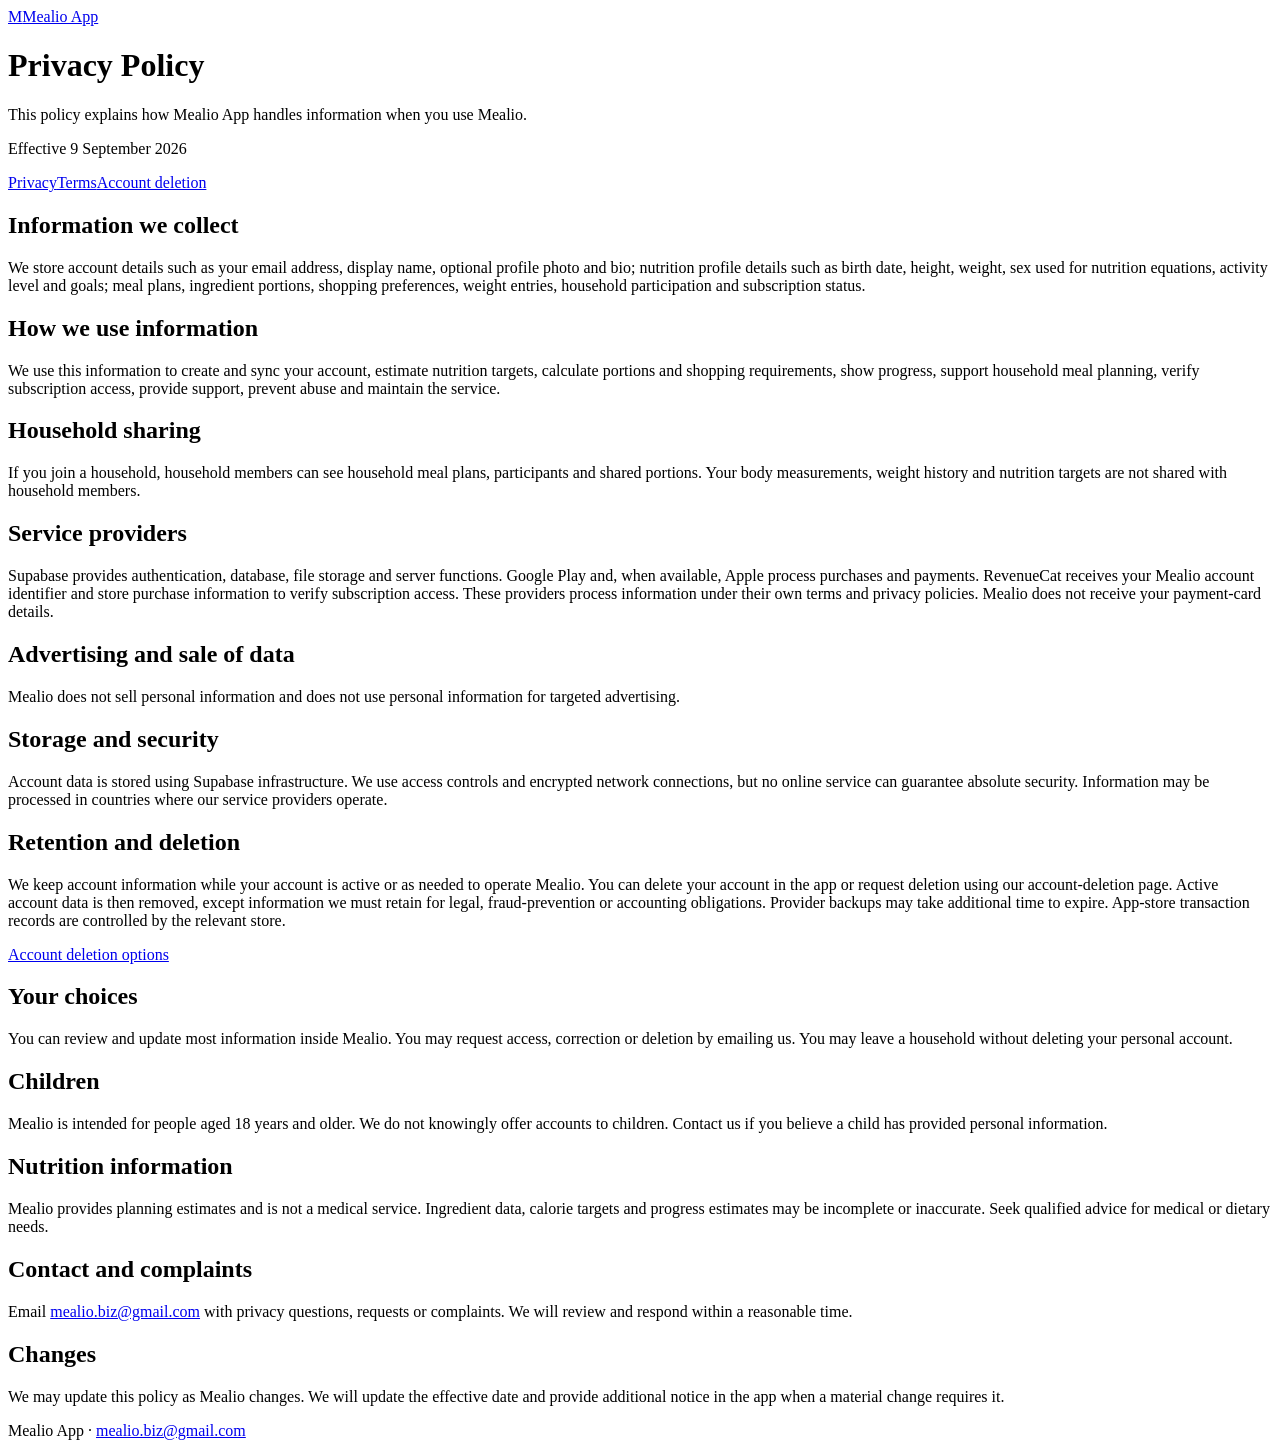
==== privacy.html @ 399512d4 "Add privacy policy page for Mealio app This file contains the privacy policy for the Mealio app, det" ====
<!doctype html>
<html lang="en">
<head>
  <meta charset="utf-8">
  <meta name="viewport" content="width=device-width, initial-scale=1">
  <title>Privacy Policy · Mealio</title>
  <meta name="description" content="How Mealio App collects, uses, stores and deletes information.">
  <link rel="stylesheet" href="styles.css">
</head>
<body>
  <header class="shell">
    <a class="brand" href="index.html"><span class="brand-mark" aria-hidden="true">M</span><span>Mealio App</span></a>
    <h1>Privacy Policy</h1>
    <p class="intro">This policy explains how Mealio App handles information when you use Mealio.</p>
    <p class="meta">Effective 9 September 2026</p>
    <nav aria-label="Legal documents"><a aria-current="page" href="privacy.html">Privacy</a><a href="terms.html">Terms</a><a href="account-deletion.html">Account deletion</a></nav>
  </header>
  <main class="shell">
    <section><h2>Information we collect</h2><p>We store account details such as your email address, display name, optional profile photo and bio; nutrition profile details such as birth date, height, weight, sex used for nutrition equations, activity level and goals; meal plans, ingredient portions, shopping preferences, weight entries, household participation and subscription status.</p></section>
    <section><h2>How we use information</h2><p>We use this information to create and sync your account, estimate nutrition targets, calculate portions and shopping requirements, show progress, support household meal planning, verify subscription access, provide support, prevent abuse and maintain the service.</p></section>
    <section><h2>Household sharing</h2><p>If you join a household, household members can see household meal plans, participants and shared portions. Your body measurements, weight history and nutrition targets are not shared with household members.</p></section>
    <section><h2>Service providers</h2><p>Supabase provides authentication, database, file storage and server functions. Google Play and, when available, Apple process purchases and payments. RevenueCat receives your Mealio account identifier and store purchase information to verify subscription access. These providers process information under their own terms and privacy policies. Mealio does not receive your payment-card details.</p></section>
    <section><h2>Advertising and sale of data</h2><p>Mealio does not sell personal information and does not use personal information for targeted advertising.</p></section>
    <section><h2>Storage and security</h2><p>Account data is stored using Supabase infrastructure. We use access controls and encrypted network connections, but no online service can guarantee absolute security. Information may be processed in countries where our service providers operate.</p></section>
    <section><h2>Retention and deletion</h2><p>We keep account information while your account is active or as needed to operate Mealio. You can delete your account in the app or request deletion using our account-deletion page. Active account data is then removed, except information we must retain for legal, fraud-prevention or accounting obligations. Provider backups may take additional time to expire. App-store transaction records are controlled by the relevant store.</p><div class="actions"><a class="button" href="account-deletion.html">Account deletion options</a></div></section>
    <section><h2>Your choices</h2><p>You can review and update most information inside Mealio. You may request access, correction or deletion by emailing us. You may leave a household without deleting your personal account.</p></section>
    <section><h2>Children</h2><p>Mealio is intended for people aged 18 years and older. We do not knowingly offer accounts to children. Contact us if you believe a child has provided personal information.</p></section>
    <section><h2>Nutrition information</h2><p>Mealio provides planning estimates and is not a medical service. Ingredient data, calorie targets and progress estimates may be incomplete or inaccurate. Seek qualified advice for medical or dietary needs.</p></section>
    <section><h2>Contact and complaints</h2><p>Email <a href="mailto:mealio.biz@gmail.com">mealio.biz@gmail.com</a> with privacy questions, requests or complaints. We will review and respond within a reasonable time.</p></section>
    <section><h2>Changes</h2><p>We may update this policy as Mealio changes. We will update the effective date and provide additional notice in the app when a material change requires it.</p></section>
  </main>
  <footer class="shell">Mealio App · <a href="mailto:mealio.biz@gmail.com">mealio.biz@gmail.com</a></footer>
</body>
</html>
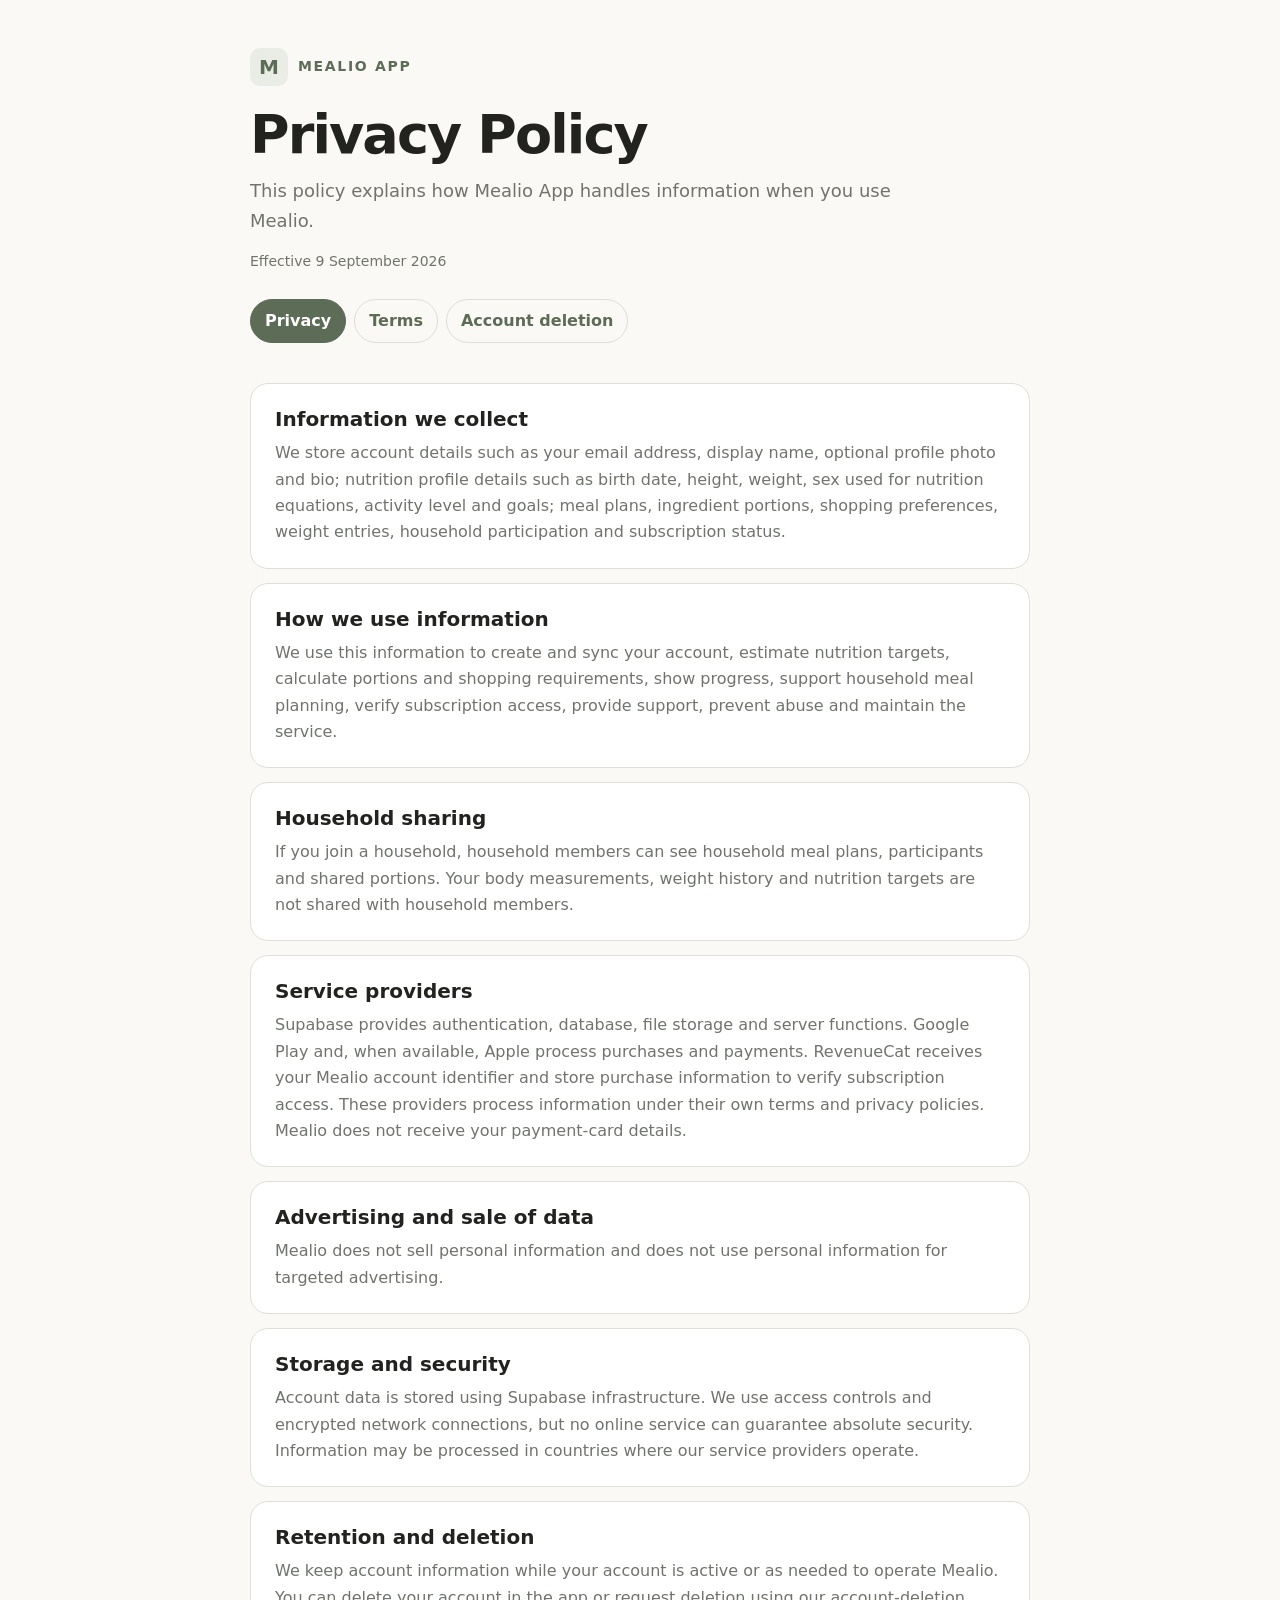
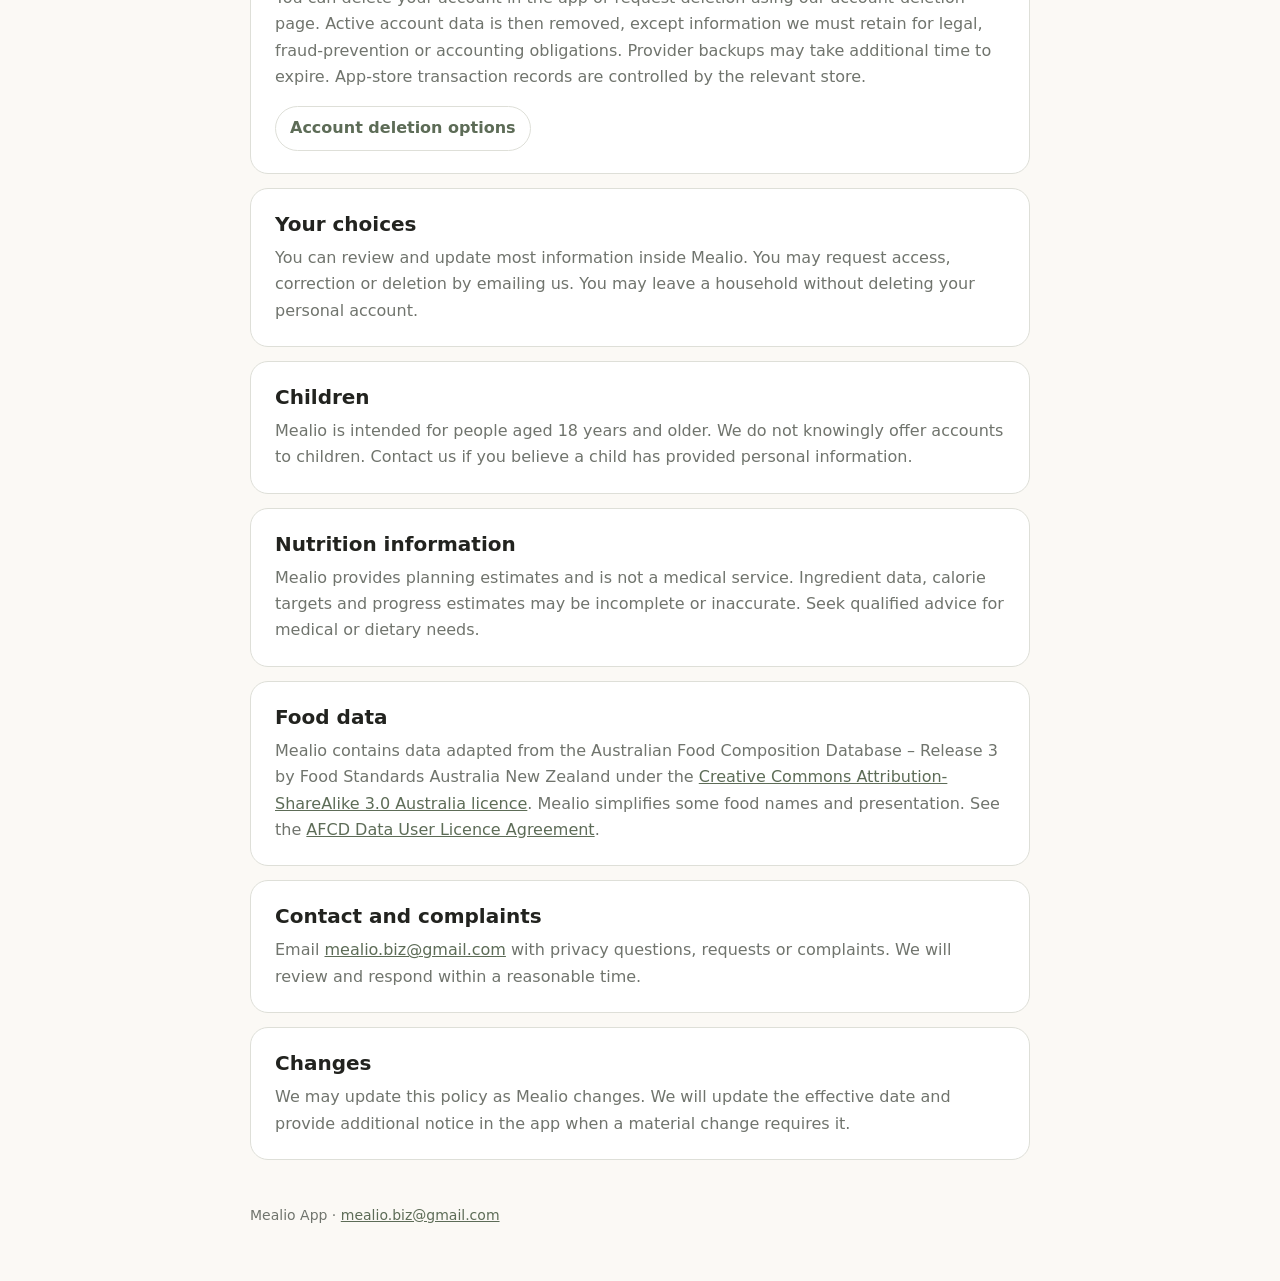
==== commit 9bc1a3fa: "Add AFCD attribution to privacy page" ====
--- a/privacy.html
+++ b/privacy.html
@@ -26,6 +26,7 @@
     <section><h2>Your choices</h2><p>You can review and update most information inside Mealio. You may request access, correction or deletion by emailing us. You may leave a household without deleting your personal account.</p></section>
     <section><h2>Children</h2><p>Mealio is intended for people aged 18 years and older. We do not knowingly offer accounts to children. Contact us if you believe a child has provided personal information.</p></section>
     <section><h2>Nutrition information</h2><p>Mealio provides planning estimates and is not a medical service. Ingredient data, calorie targets and progress estimates may be incomplete or inaccurate. Seek qualified advice for medical or dietary needs.</p></section>
+    <section><h2>Food data</h2><p>Mealio contains data adapted from the Australian Food Composition Database – Release 3 by Food Standards Australia New Zealand under the <a href="https://creativecommons.org/licenses/by-sa/3.0/au/">Creative Commons Attribution-ShareAlike 3.0 Australia licence</a>. Mealio simplifies some food names and presentation. See the <a href="https://www.foodstandards.gov.au/science-data/monitoringnutrients/afcd/datauserlicenceagreement">AFCD Data User Licence Agreement</a>.</p></section>
     <section><h2>Contact and complaints</h2><p>Email <a href="mailto:mealio.biz@gmail.com">mealio.biz@gmail.com</a> with privacy questions, requests or complaints. We will review and respond within a reasonable time.</p></section>
     <section><h2>Changes</h2><p>We may update this policy as Mealio changes. We will update the effective date and provide additional notice in the app when a material change requires it.</p></section>
   </main>
--- a/styles.css
+++ b/styles.css
@@ -0,0 +1,34 @@
+:root {
+  color-scheme: light;
+  --ink: #22231f;
+  --muted: #70746d;
+  --sage: #5d6c57;
+  --sage-soft: #e9ede6;
+  --line: #dedfd8;
+  --paper: #fbf9f5;
+  --card: #ffffff;
+}
+
+* { box-sizing: border-box; }
+html { scroll-behavior: smooth; }
+body { margin: 0; background: var(--paper); color: var(--ink); font: 16px/1.65 system-ui, -apple-system, BlinkMacSystemFont, "Segoe UI", sans-serif; }
+a { color: var(--sage); }
+.shell { width: min(780px, calc(100% - 40px)); margin: 0 auto; }
+header { padding: 48px 0 26px; }
+.brand { display: inline-flex; align-items: center; gap: 10px; color: var(--sage); font-size: 14px; font-weight: 800; letter-spacing: .12em; text-decoration: none; text-transform: uppercase; }
+.brand-mark { display: inline-grid; place-items: center; width: 38px; height: 38px; border-radius: 10px; background: var(--sage-soft); color: var(--sage); font-size: 20px; letter-spacing: 0; }
+h1 { margin: 20px 0 12px; font-size: clamp(36px, 7vw, 54px); line-height: 1.08; letter-spacing: -.035em; }
+.intro { max-width: 680px; margin: 0; color: var(--muted); font-size: 18px; }
+nav { display: flex; flex-wrap: wrap; gap: 8px; margin-top: 26px; }
+nav a, .button { border: 1px solid var(--line); border-radius: 999px; color: var(--sage); padding: 8px 14px; font-weight: 700; text-decoration: none; }
+nav a[aria-current="page"], .button.primary { border-color: var(--sage); background: var(--sage); color: white; }
+.card, section { margin: 14px 0; padding: 22px 24px; border: 1px solid var(--line); border-radius: 18px; background: var(--card); }
+.card-grid { display: grid; grid-template-columns: repeat(3, minmax(0, 1fr)); gap: 14px; margin-top: 18px; }
+.card-grid .card { margin: 0; }
+h2 { margin: 0 0 8px; font-size: 20px; line-height: 1.3; }
+p { margin: 0; color: var(--muted); }
+p + p { margin-top: 12px; }
+.actions { display: flex; flex-wrap: wrap; gap: 10px; margin-top: 16px; }
+.meta { margin-top: 14px; color: var(--muted); font-size: 14px; }
+footer { padding: 30px 0 54px; color: var(--muted); font-size: 14px; }
+@media (max-width: 680px) { header { padding-top: 32px; } .card-grid { grid-template-columns: 1fr; } .card, section { padding: 18px; } }
